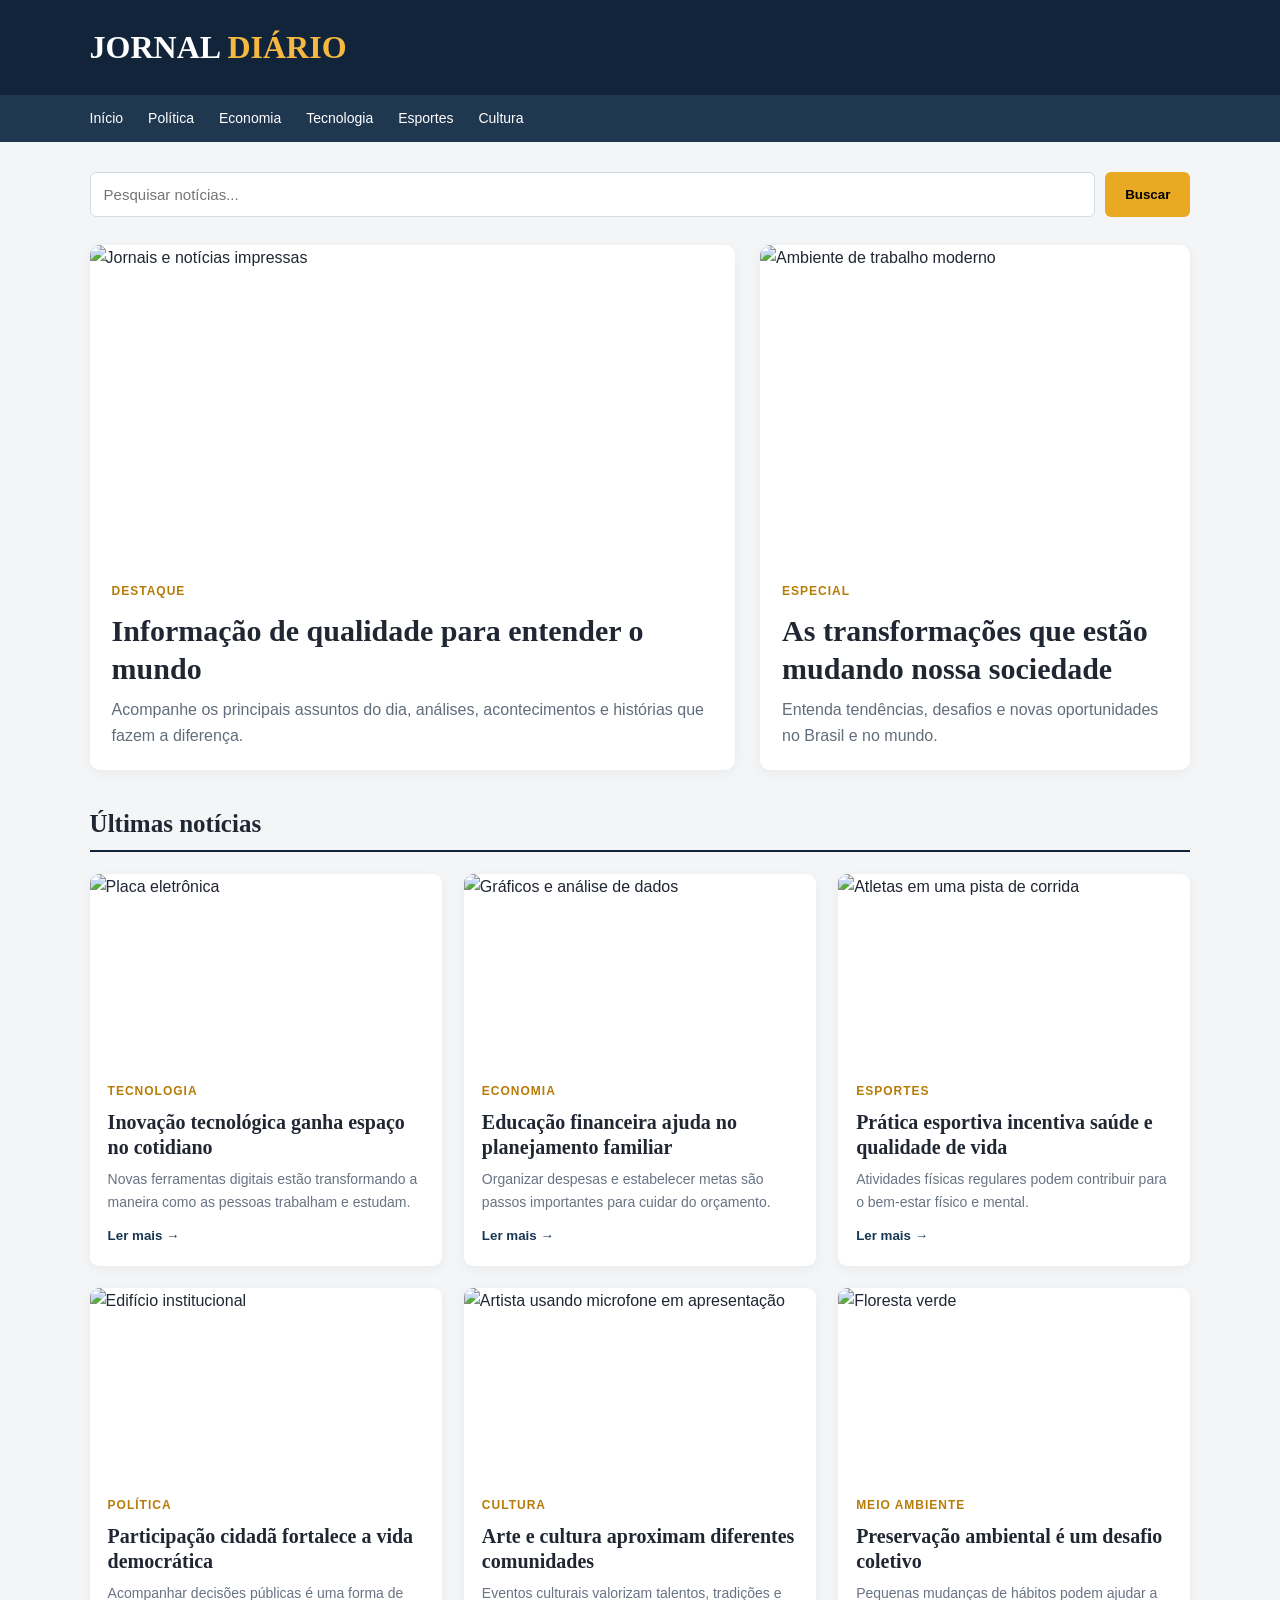
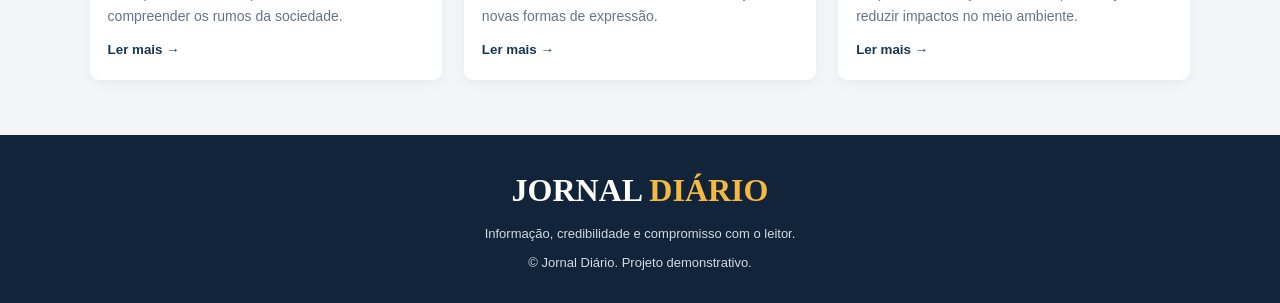
==== index.html @ ab53a363 "ajeitando" ====
<!DOCTYPE html>
<html lang="en">
<head>
    <meta charset="UTF-8">
    <meta name="viewport" content="width=device-width, initial-scale=1.0">
    <title>Document</title>
    <script src="JS/script.js"></script>
    <link rel="stylesheet" href="CSS/style.css">
</head>
<body>
    <header>
    <div class="topo">
      <div class="logo">JORNAL <span>DIÁRIO</span></div>
      <div class="data" id="data"></div>
    </div>
  </header>

  <nav>
    <a href="#" data-categoria="Todas">Início</a>
    <a href="#noticias" data-categoria="Política">Política</a>
    <a href="#noticias" data-categoria="Economia">Economia</a>
    <a href="#noticias" data-categoria="Tecnologia">Tecnologia</a>
    <a href="#noticias" data-categoria="Esportes">Esportes</a>
    <a href="#noticias" data-categoria="Cultura">Cultura</a>
  </nav>

  <main class="container">

    <form class="busca" id="formBusca">
      <input
        type="search"
        id="pesquisa"
        placeholder="Pesquisar notícias..."
        aria-label="Pesquisar notícias"
      >
      <button type="submit">Buscar</button>
    </form>

    <section class="manchete">
      <article class="destaque">
        <img
          src="https://images.unsplash.com/photo-1504711434969-e33886168f5c?auto=format&fit=crop&w=1000&q=80"
          alt="Jornais e notícias impressas"
        >
        <div class="conteudo">
          <span class="categoria">Destaque</span>
          <h1>Informação de qualidade para entender o mundo</h1>
          <p>
            Acompanhe os principais assuntos do dia, análises,
            acontecimentos e histórias que fazem a diferença.
          </p>
        </div>
      </article>

      <article class="destaque">
        <img
          src="https://images.unsplash.com/photo-1497366754035-f200968a6e72?auto=format&fit=crop&w=800&q=80"
          alt="Ambiente de trabalho moderno"
        >
        <div class="conteudo">
          <span class="categoria">Especial</span>
          <h1>As transformações que estão mudando nossa sociedade</h1>
          <p>
            Entenda tendências, desafios e novas oportunidades
            no Brasil e no mundo.
          </p>
        </div>
      </article>
    </section>

    <section id="noticias">
      <div class="secao-titulo">
        <h2>Últimas notícias</h2>
        <span id="contador"></span>
      </div>

      <div class="noticias" id="listaNoticias">

        <article class="card" data-categoria="Tecnologia">
          <img
            src="https://images.unsplash.com/photo-1518770660439-4636190af475?auto=format&fit=crop&w=700&q=80"
            alt="Placa eletrônica"
          >
          <div class="conteudo">
            <span class="categoria">Tecnologia</span>
            <h3>Inovação tecnológica ganha espaço no cotidiano</h3>
            <p>Novas ferramentas digitais estão transformando a maneira como as pessoas trabalham e estudam.</p>
            <button class="ler" type="button">Ler mais →</button>
          </div>
        </article>

        <article class="card" data-categoria="Economia">
          <img
            src="https://images.unsplash.com/photo-1460925895917-afdab827c52f?auto=format&fit=crop&w=700&q=80"
            alt="Gráficos e análise de dados"
          >
          <div class="conteudo">
            <span class="categoria">Economia</span>
            <h3>Educação financeira ajuda no planejamento familiar</h3>
            <p>Organizar despesas e estabelecer metas são passos importantes para cuidar do orçamento.</p>
            <button class="ler" type="button">Ler mais →</button>
          </div>
        </article>

        <article class="card" data-categoria="Esportes">
          <img
            src="https://images.unsplash.com/photo-1461896836934-ffe607ba8211?auto=format&fit=crop&w=700&q=80"
            alt="Atletas em uma pista de corrida"
          >
          <div class="conteudo">
            <span class="categoria">Esportes</span>
            <h3>Prática esportiva incentiva saúde e qualidade de vida</h3>
            <p>Atividades físicas regulares podem contribuir para o bem-estar físico e mental.</p>
            <button class="ler" type="button">Ler mais →</button>
          </div>
        </article>

        <article class="card" data-categoria="Política">
          <img
            src="https://images.unsplash.com/photo-1529107386315-e1a2ed48a620?auto=format&fit=crop&w=700&q=80"
            alt="Edifício institucional"
          >
          <div class="conteudo">
            <span class="categoria">Política</span>
            <h3>Participação cidadã fortalece a vida democrática</h3>
            <p>Acompanhar decisões públicas é uma forma de compreender os rumos da sociedade.</p>
            <button class="ler" type="button">Ler mais →</button>
          </div>
        </article>

        <article class="card" data-categoria="Cultura">
          <img
            src="https://images.unsplash.com/photo-1516280440614-37939bbacd81?auto=format&fit=crop&w=700&q=80"
            alt="Artista usando microfone em apresentação"
          >
          <div class="conteudo">
            <span class="categoria">Cultura</span>
            <h3>Arte e cultura aproximam diferentes comunidades</h3>
            <p>Eventos culturais valorizam talentos, tradições e novas formas de expressão.</p>
            <button class="ler" type="button">Ler mais →</button>
          </div>
        </article>

        <article class="card" data-categoria="Meio ambiente">
          <img
            src="https://images.unsplash.com/photo-1441974231531-c6227db76b6e?auto=format&fit=crop&w=700&q=80"
            alt="Floresta verde"
          >
          <div class="conteudo">
            <span class="categoria">Meio ambiente</span>
            <h3>Preservação ambiental é um desafio coletivo</h3>
            <p>Pequenas mudanças de hábitos podem ajudar a reduzir impactos no meio ambiente.</p>
            <button class="ler" type="button">Ler mais →</button>
          </div>
        </article>

      </div>

      <p class="vazio" id="vazio">Nenhuma notícia encontrada.</p>
    </section>

  </main>

  <footer>
    <div class="logo">JORNAL <span>DIÁRIO</span></div>
    <p>Informação, credibilidade e compromisso com o leitor.</p>
    <p>© <span id="ano"></span> Jornal Diário. Projeto demonstrativo.</p>
  </footer>

</body>
</html>
---- CSS/style.css ----
* {
      margin: 0;
      padding: 0;
      box-sizing: border-box;
    }

    body {
      font-family: Arial, sans-serif;
      background: #f4f5f7;
      color: #202733;
      line-height: 1.6;
    }

    header {
      background: #12243a;
      color: white;
      padding: 22px 7%;
    }

    .topo {
      display: flex;
      align-items: center;
      justify-content: space-between;
      gap: 20px;
      flex-wrap: wrap;
    }

    .logo {
      font-family: Georgia, serif;
      font-size: 32px;
      font-weight: bold;
    }

    .logo span {
      color: #f5b942;
    }

    .data {
      color: #d1d9e4;
      font-size: 13px;
    }

    nav {
      background: #203750;
      padding: 12px 7%;
      display: flex;
      gap: 25px;
      flex-wrap: wrap;
    }

    nav a {
      color: white;
      text-decoration: none;
      font-size: 14px;
      cursor: pointer;
    }

    nav a:hover {
      color: #f5b942;
    }

    .container {
      width: 86%;
      max-width: 1200px;
      margin: 30px auto;
    }

    .busca {
      display: flex;
      gap: 10px;
      margin-bottom: 28px;
    }

    .busca input {
      flex: 1;
      min-width: 0;
      padding: 13px;
      border: 1px solid #d5dae1;
      border-radius: 6px;
      font-size: 15px;
    }

    button {
      background: #e9a923;
      border: none;
      padding: 12px 20px;
      border-radius: 6px;
      cursor: pointer;
      font-weight: bold;
    }

    button:hover {
      background: #d99512;
    }

    .manchete {
      display: grid;
      grid-template-columns: 1.5fr 1fr;
      gap: 25px;
      margin-bottom: 38px;
    }

    .destaque {
      background: white;
      border-radius: 10px;
      overflow: hidden;
      box-shadow: 0 3px 12px #0000000d;
    }

    .destaque img {
      width: 100%;
      height: 310px;
      object-fit: cover;
      display: block;
    }

    .conteudo {
      padding: 22px;
    }

    .categoria {
      color: #b77c08;
      text-transform: uppercase;
      font-size: 12px;
      font-weight: bold;
      letter-spacing: 1px;
    }

    h1, h2, h3 {
      font-family: Georgia, serif;
      line-height: 1.25;
    }

    .destaque h1 {
      font-size: 30px;
      margin: 10px 0;
    }

    .destaque p {
      color: #626d7b;
    }

    .secao-titulo {
      display: flex;
      justify-content: space-between;
      align-items: center;
      border-bottom: 2px solid #12243a;
      padding-bottom: 10px;
      margin-bottom: 22px;
    }

    .secao-titulo h2 {
      font-size: 25px;
    }

    .noticias {
      display: grid;
      grid-template-columns: repeat(3, 1fr);
      gap: 22px;
    }

    .card {
      background: white;
      border-radius: 9px;
      overflow: hidden;
      box-shadow: 0 3px 12px #0000000d;
      transition: transform .2s;
    }

    .card:hover {
      transform: translateY(-4px);
    }

    .card img {
      width: 100%;
      height: 185px;
      object-fit: cover;
      display: block;
    }

    .card .conteudo {
      padding: 18px;
    }

    .card h3 {
      font-size: 20px;
      margin: 8px 0;
    }

    .card p {
      font-size: 14px;
      color: #687384;
    }

    .ler {
      display: inline-block;
      margin-top: 15px;
      color: #183653;
      font-weight: bold;
      cursor: pointer;
      border: none;
      background: none;
      padding: 0;
    }

    .vazio {
      display: none;
      padding: 30px 0;
      text-align: center;
      color: #687384;
    }

    footer {
      margin-top: 55px;
      background: #12243a;
      color: white;
      text-align: center;
      padding: 30px 15px;
    }

    footer p {
      font-size: 13px;
      color: #d1d9e4;
      margin-top: 8px;
    }

    @media (max-width: 800px) {
      .manchete {
        grid-template-columns: 1fr;
      }

      .noticias {
        grid-template-columns: repeat(2, 1fr);
      }

      .container {
        width: 92%;
      }
    }

    @media (max-width: 520px) {
      .noticias {
        grid-template-columns: 1fr;
      }

      .logo {
        font-size: 27px;
      }

      .destaque h1 {
        font-size: 25px;
      }

      nav {
        gap: 15px;
      }

      .destaque img {
        height: 220px;
      }
    }
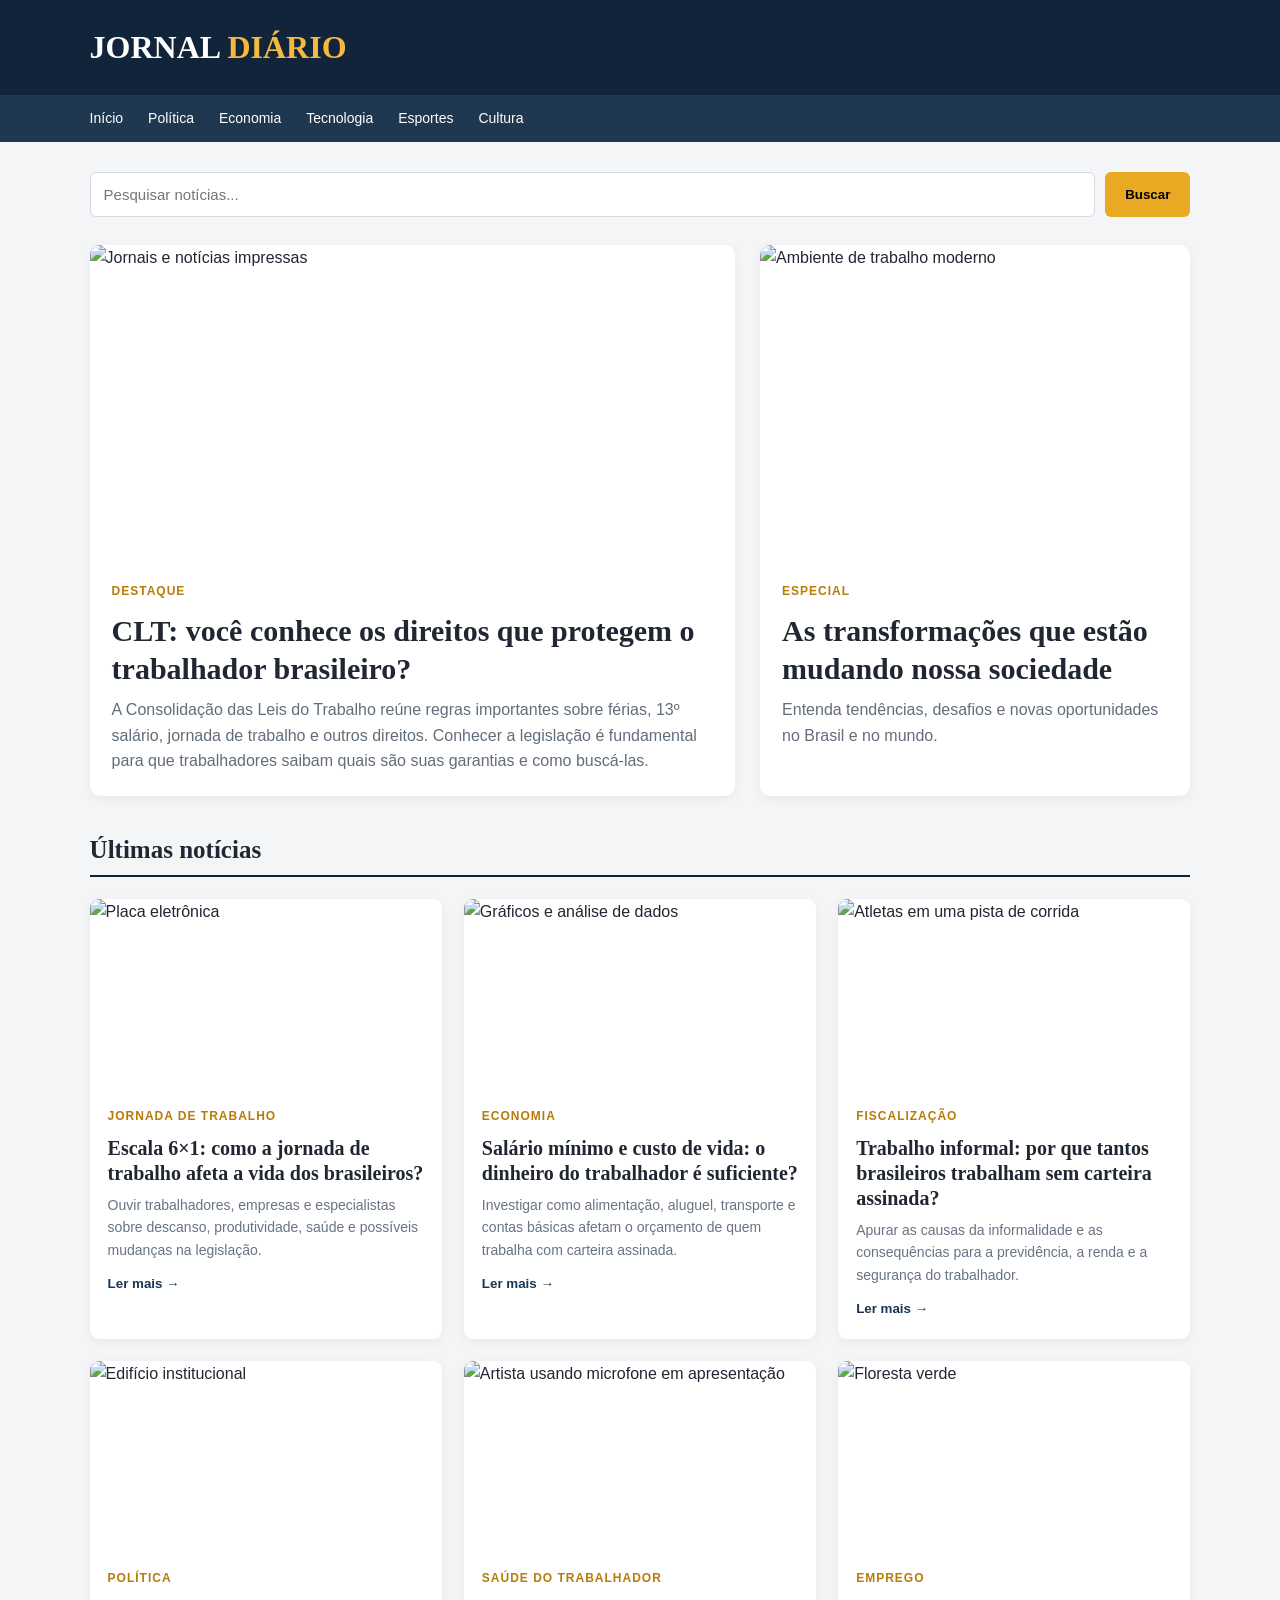
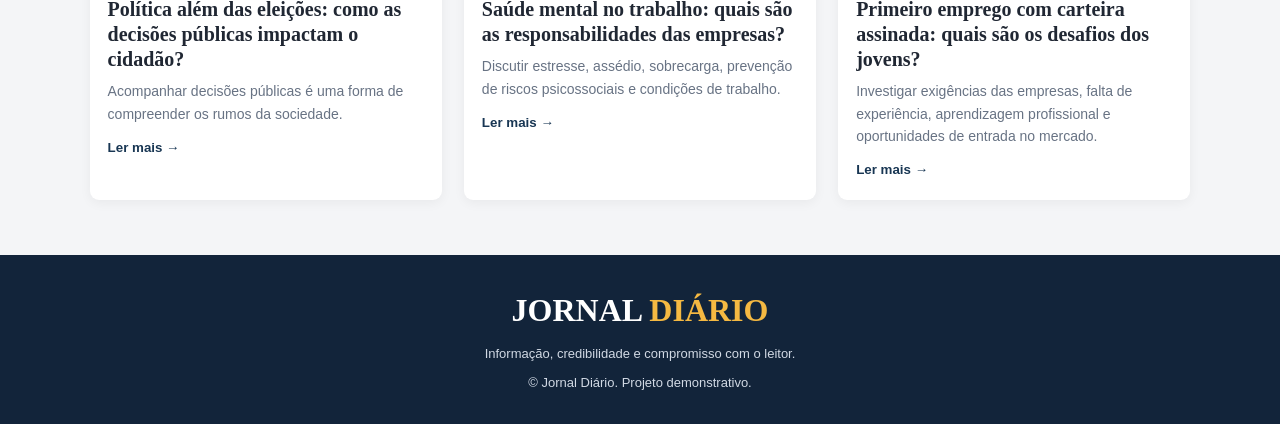
==== commit 44ee6f59: "REMOVENDO" ====
--- a/index.html
+++ b/index.html
@@ -1,5 +1,6 @@
 <!DOCTYPE html>
 <html lang="en">
+
 <head>
     <meta charset="UTF-8">
     <meta name="viewport" content="width=device-width, initial-scale=1.0">
@@ -7,165 +8,146 @@
     <script src="JS/script.js"></script>
     <link rel="stylesheet" href="CSS/style.css">
 </head>
+
 <body>
     <header>
-    <div class="topo">
-      <div class="logo">JORNAL <span>DIÁRIO</span></div>
-      <div class="data" id="data"></div>
-    </div>
-  </header>
+        <div class="topo">
+            <div class="logo">JORNAL <span>DIÁRIO</span></div>
+            <div class="data" id="data"></div>
+        </div>
+    </header>
 
-  <nav>
-    <a href="#" data-categoria="Todas">Início</a>
-    <a href="#noticias" data-categoria="Política">Política</a>
-    <a href="#noticias" data-categoria="Economia">Economia</a>
-    <a href="#noticias" data-categoria="Tecnologia">Tecnologia</a>
-    <a href="#noticias" data-categoria="Esportes">Esportes</a>
-    <a href="#noticias" data-categoria="Cultura">Cultura</a>
-  </nav>
+    <nav>
+        <a href="#" data-categoria="Todas">Início</a>
+        <a href="#noticias" data-categoria="Política">Política</a>
+        <a href="#noticias" data-categoria="Economia">Economia</a>
+        <a href="#noticias" data-categoria="Tecnologia">Tecnologia</a>
+        <a href="#noticias" data-categoria="Esportes">Esportes</a>
+        <a href="#noticias" data-categoria="Cultura">Cultura</a>
+    </nav>
 
-  <main class="container">
+    <main class="container">
 
-    <form class="busca" id="formBusca">
-      <input
-        type="search"
-        id="pesquisa"
-        placeholder="Pesquisar notícias..."
-        aria-label="Pesquisar notícias"
-      >
-      <button type="submit">Buscar</button>
-    </form>
+        <form class="busca" id="formBusca">
+            <input type="search" id="pesquisa" placeholder="Pesquisar notícias..." aria-label="Pesquisar notícias">
+            <button type="submit">Buscar</button>
+        </form>
 
-    <section class="manchete">
-      <article class="destaque">
-        <img
-          src="https://images.unsplash.com/photo-1504711434969-e33886168f5c?auto=format&fit=crop&w=1000&q=80"
-          alt="Jornais e notícias impressas"
-        >
-        <div class="conteudo">
-          <span class="categoria">Destaque</span>
-          <h1>Informação de qualidade para entender o mundo</h1>
-          <p>
-            Acompanhe os principais assuntos do dia, análises,
-            acontecimentos e histórias que fazem a diferença.
-          </p>
-        </div>
-      </article>
+        <section class="manchete">
+            <article class="destaque">
+                <img src="https://images.unsplash.com/photo-1504711434969-e33886168f5c?auto=format&fit=crop&w=1000&q=80"
+                    alt="Jornais e notícias impressas">
+                <div class="conteudo">
+                    <span class="categoria">Destaque</span>
+                    <h1>CLT: você conhece os direitos que protegem o trabalhador brasileiro?</h1>
+                    <p>
+                        A Consolidação das Leis do Trabalho reúne regras importantes sobre férias, 13º salário, jornada de trabalho e outros direitos. Conhecer a legislação é fundamental para que trabalhadores saibam quais são suas garantias e como buscá-las.
+                    </p>
+                </div>
+            </article>
 
-      <article class="destaque">
-        <img
-          src="https://images.unsplash.com/photo-1497366754035-f200968a6e72?auto=format&fit=crop&w=800&q=80"
-          alt="Ambiente de trabalho moderno"
-        >
-        <div class="conteudo">
-          <span class="categoria">Especial</span>
-          <h1>As transformações que estão mudando nossa sociedade</h1>
-          <p>
-            Entenda tendências, desafios e novas oportunidades
-            no Brasil e no mundo.
-          </p>
-        </div>
-      </article>
-    </section>
+            <article class="destaque">
+                <img src="https://images.unsplash.com/photo-1497366754035-f200968a6e72?auto=format&fit=crop&w=800&q=80"
+                    alt="Ambiente de trabalho moderno">
+                <div class="conteudo">
+                    <span class="categoria">Especial</span>
+                    <h1>As transformações que estão mudando nossa sociedade</h1>
+                    <p>
+                        Entenda tendências, desafios e novas oportunidades
+                        no Brasil e no mundo.
+                    </p>
+                </div>
+            </article>
+        </section>
 
-    <section id="noticias">
-      <div class="secao-titulo">
-        <h2>Últimas notícias</h2>
-        <span id="contador"></span>
-      </div>
+        <section id="noticias">
+            <div class="secao-titulo">
+                <h2>Últimas notícias</h2>
+                <span id="contador"></span>
+            </div>
 
-      <div class="noticias" id="listaNoticias">
+            <div class="noticias" id="listaNoticias">
 
-        <article class="card" data-categoria="Tecnologia">
-          <img
-            src="https://images.unsplash.com/photo-1518770660439-4636190af475?auto=format&fit=crop&w=700&q=80"
-            alt="Placa eletrônica"
-          >
-          <div class="conteudo">
-            <span class="categoria">Tecnologia</span>
-            <h3>Inovação tecnológica ganha espaço no cotidiano</h3>
-            <p>Novas ferramentas digitais estão transformando a maneira como as pessoas trabalham e estudam.</p>
-            <button class="ler" type="button">Ler mais →</button>
-          </div>
-        </article>
+                <article class="card" data-categoria="Tecnologia">
+                    <img src="https://images.unsplash.com/photo-1518770660439-4636190af475?auto=format&fit=crop&w=700&q=80"
+                        alt="Placa eletrônica">
+                    <div class="conteudo">
+                        <span class="categoria">Jornada de trabalho</span>
+                        <h3>Escala 6×1: como a jornada de trabalho afeta a vida dos brasileiros?</h3>
+                        <p>Ouvir trabalhadores, empresas e especialistas sobre descanso, produtividade, saúde e possíveis mudanças na legislação.
+                        </p>
+                        <button class="ler" type="button">Ler mais →</button>
+                    </div>
+                </article>
 
-        <article class="card" data-categoria="Economia">
-          <img
-            src="https://images.unsplash.com/photo-1460925895917-afdab827c52f?auto=format&fit=crop&w=700&q=80"
-            alt="Gráficos e análise de dados"
-          >
-          <div class="conteudo">
-            <span class="categoria">Economia</span>
-            <h3>Educação financeira ajuda no planejamento familiar</h3>
-            <p>Organizar despesas e estabelecer metas são passos importantes para cuidar do orçamento.</p>
-            <button class="ler" type="button">Ler mais →</button>
-          </div>
-        </article>
+                <article class="card" data-categoria="Economia">
+                    <img src="https://images.unsplash.com/photo-1460925895917-afdab827c52f?auto=format&fit=crop&w=700&q=80"
+                        alt="Gráficos e análise de dados">
+                    <div class="conteudo">
+                        <span class="categoria">Economia</span>
+                        <h3>Salário mínimo e custo de vida: o dinheiro do trabalhador é suficiente?</h3>
+                        <p>Investigar como alimentação, aluguel, transporte e contas básicas afetam o orçamento de quem trabalha com carteira assinada.</p>
+                        <button class="ler" type="button">Ler mais →</button>
+                    </div>
+                </article>
 
-        <article class="card" data-categoria="Esportes">
-          <img
-            src="https://images.unsplash.com/photo-1461896836934-ffe607ba8211?auto=format&fit=crop&w=700&q=80"
-            alt="Atletas em uma pista de corrida"
-          >
-          <div class="conteudo">
-            <span class="categoria">Esportes</span>
-            <h3>Prática esportiva incentiva saúde e qualidade de vida</h3>
-            <p>Atividades físicas regulares podem contribuir para o bem-estar físico e mental.</p>
-            <button class="ler" type="button">Ler mais →</button>
-          </div>
-        </article>
+                <article class="card" data-categoria="Esportes">
+                    <img src="https://images.unsplash.com/photo-1461896836934-ffe607ba8211?auto=format&fit=crop&w=700&q=80"
+                        alt="Atletas em uma pista de corrida">
+                    <div class="conteudo">
+                        <span class="categoria">Fiscalização</span>
+                        <h3>Trabalho informal: por que tantos brasileiros trabalham sem carteira assinada?</h3>
+                        <p>Apurar as causas da informalidade e as consequências para a previdência, a renda e a segurança do trabalhador.</p>
+                        <button class="ler" type="button">Ler mais →</button>
+                    </div>
+                </article>
 
-        <article class="card" data-categoria="Política">
-          <img
-            src="https://images.unsplash.com/photo-1529107386315-e1a2ed48a620?auto=format&fit=crop&w=700&q=80"
-            alt="Edifício institucional"
-          >
-          <div class="conteudo">
-            <span class="categoria">Política</span>
-            <h3>Participação cidadã fortalece a vida democrática</h3>
-            <p>Acompanhar decisões públicas é uma forma de compreender os rumos da sociedade.</p>
-            <button class="ler" type="button">Ler mais →</button>
-          </div>
-        </article>
+                <article class="card" data-categoria="Política">
+                    <img src="https://images.unsplash.com/photo-1529107386315-e1a2ed48a620?auto=format&fit=crop&w=700&q=80"
+                        alt="Edifício institucional">
+                    <div class="conteudo">
+                        <span class="categoria">Política</span>
+                        <h3>Política além das eleições: como as decisões públicas impactam o cidadão?</h3>
+                        <p>Acompanhar decisões públicas é uma forma de compreender os rumos da sociedade.</p>
+                        <button class="ler" type="button">Ler mais →</button>
+                    </div>
+                </article>
 
-        <article class="card" data-categoria="Cultura">
-          <img
-            src="https://images.unsplash.com/photo-1516280440614-37939bbacd81?auto=format&fit=crop&w=700&q=80"
-            alt="Artista usando microfone em apresentação"
-          >
-          <div class="conteudo">
-            <span class="categoria">Cultura</span>
-            <h3>Arte e cultura aproximam diferentes comunidades</h3>
-            <p>Eventos culturais valorizam talentos, tradições e novas formas de expressão.</p>
-            <button class="ler" type="button">Ler mais →</button>
-          </div>
-        </article>
+                <article class="card" data-categoria="Cultura">
+                    <img src="https://images.unsplash.com/photo-1516280440614-37939bbacd81?auto=format&fit=crop&w=700&q=80"
+                        alt="Artista usando microfone em apresentação">
+                    <div class="conteudo">
+                        <span class="categoria">Saúde do trabalhador</span>
+                        <h3>Saúde mental no trabalho: quais são as responsabilidades das empresas?</h3>
+                        <p>Discutir estresse, assédio, sobrecarga, prevenção de riscos psicossociais e condições de trabalho.</p>
+                        <button class="ler" type="button">Ler mais →</button>
+                    </div>
+                </article>
 
-        <article class="card" data-categoria="Meio ambiente">
-          <img
-            src="https://images.unsplash.com/photo-1441974231531-c6227db76b6e?auto=format&fit=crop&w=700&q=80"
-            alt="Floresta verde"
-          >
-          <div class="conteudo">
-            <span class="categoria">Meio ambiente</span>
-            <h3>Preservação ambiental é um desafio coletivo</h3>
-            <p>Pequenas mudanças de hábitos podem ajudar a reduzir impactos no meio ambiente.</p>
-            <button class="ler" type="button">Ler mais →</button>
-          </div>
-        </article>
+                <article class="card" data-categoria="Meio ambiente">
+                    <img src="https://images.unsplash.com/photo-1441974231531-c6227db76b6e?auto=format&fit=crop&w=700&q=80"
+                        alt="Floresta verde">
+                    <div class="conteudo">
+                        <span class="categoria">Emprego</span>
+                        <h3>Primeiro emprego com carteira assinada: quais são os desafios dos jovens?</h3>
+                        <p>Investigar exigências das empresas, falta de experiência, aprendizagem profissional e oportunidades de entrada no mercado.</p>
+                        <button class="ler" type="button">Ler mais →</button>
+                    </div>
+                </article>
 
-      </div>
+            </div>
 
-      <p class="vazio" id="vazio">Nenhuma notícia encontrada.</p>
-    </section>
+            <p class="vazio" id="vazio">Nenhuma notícia encontrada.</p>
+        </section>
 
-  </main>
+    </main>
 
-  <footer>
-    <div class="logo">JORNAL <span>DIÁRIO</span></div>
-    <p>Informação, credibilidade e compromisso com o leitor.</p>
-    <p>© <span id="ano"></span> Jornal Diário. Projeto demonstrativo.</p>
-  </footer>
+    <footer>
+        <div class="logo">JORNAL <span>DIÁRIO</span></div>
+        <p>Informação, credibilidade e compromisso com o leitor.</p>
+        <p>© <span id="ano"></span> Jornal Diário. Projeto demonstrativo.</p>
+    </footer>
 
 </body>
+
 </html>
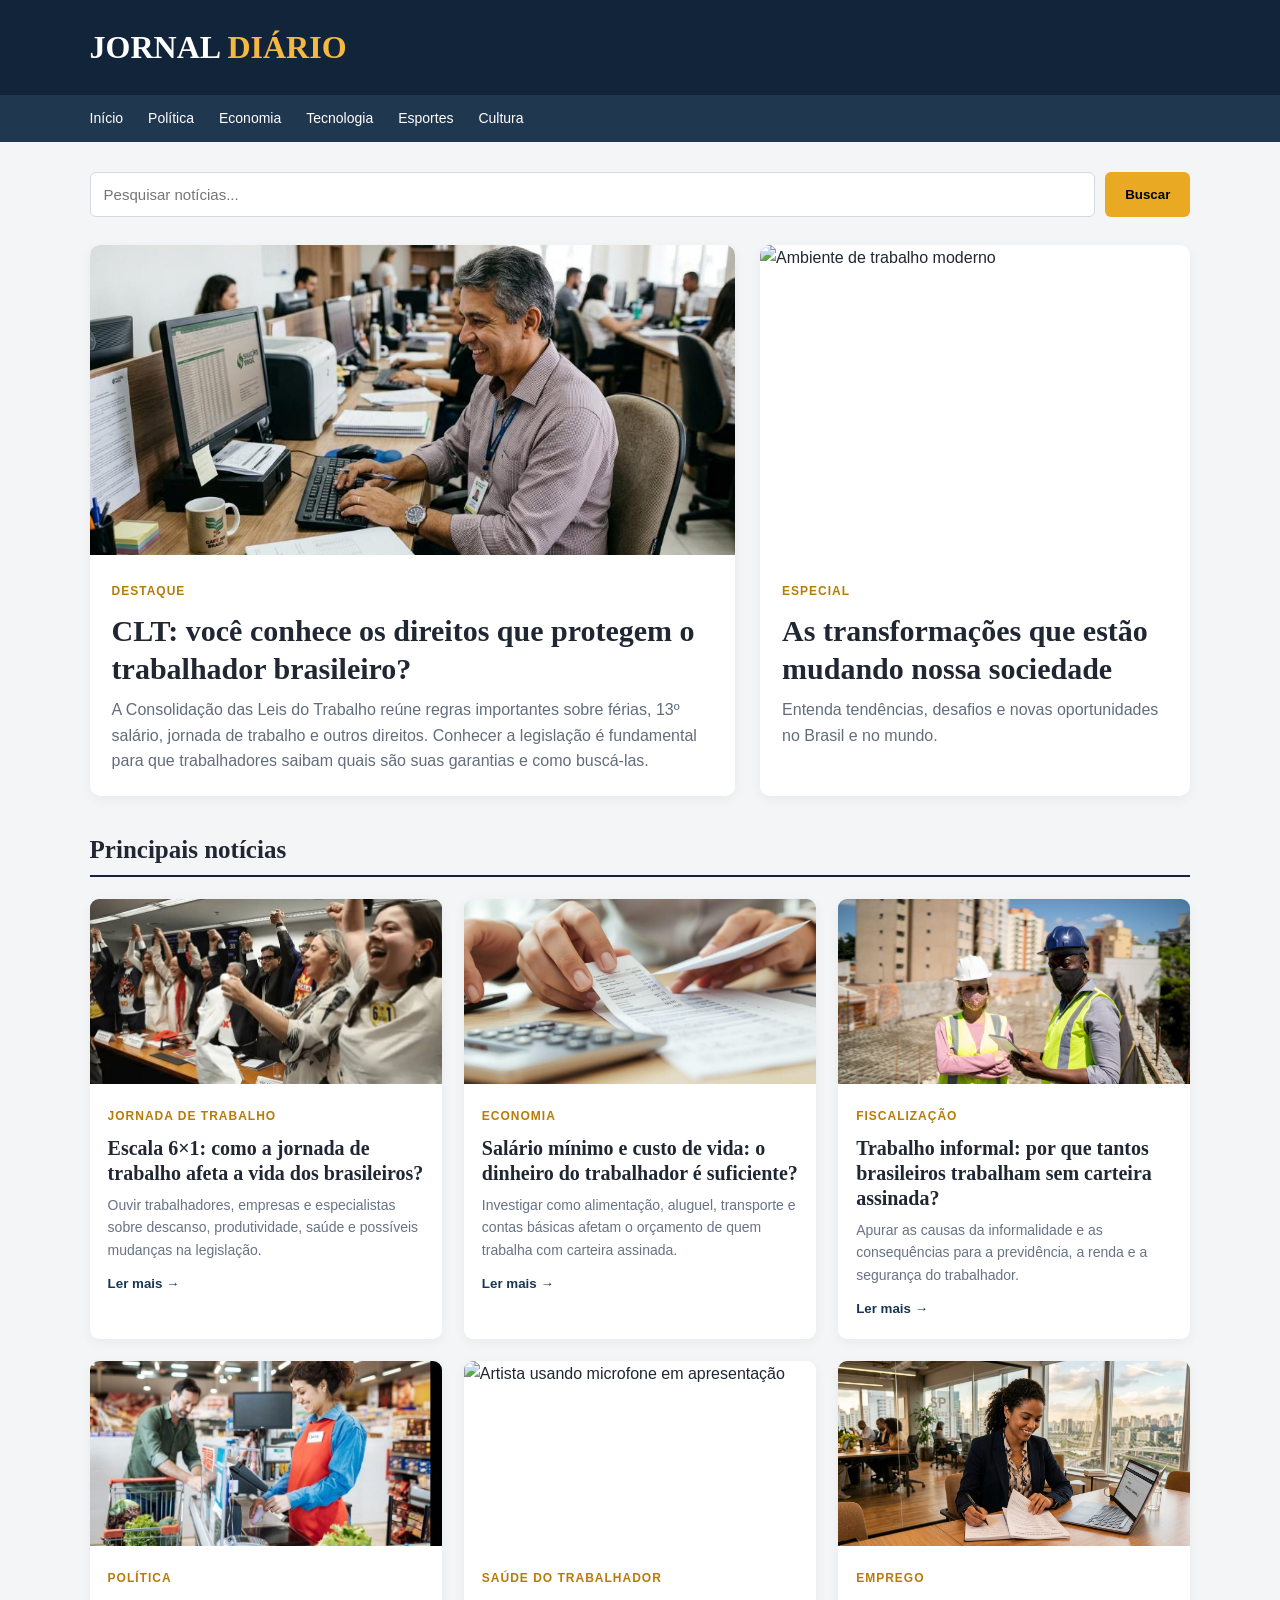
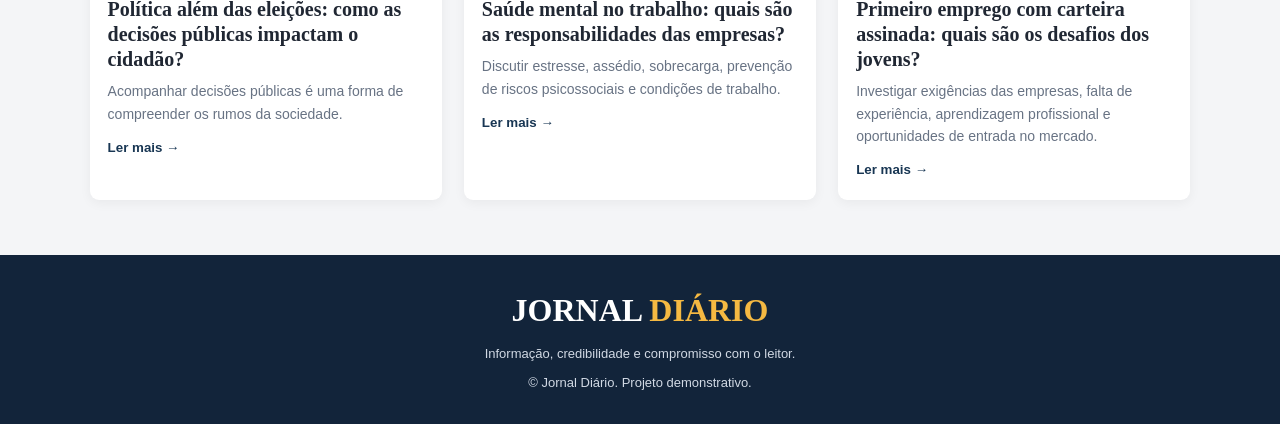
==== commit b703b461: "adicionando imagens" ====
--- a/index.html
+++ b/index.html
@@ -35,7 +35,7 @@
 
         <section class="manchete">
             <article class="destaque">
-                <img src="https://images.unsplash.com/photo-1504711434969-e33886168f5c?auto=format&fit=crop&w=1000&q=80"
+                <img src="IMG/img1.jpg"
                     alt="Jornais e notícias impressas">
                 <div class="conteudo">
                     <span class="categoria">Destaque</span>
@@ -62,14 +62,14 @@
 
         <section id="noticias">
             <div class="secao-titulo">
-                <h2>Últimas notícias</h2>
+                <h2>Principais notícias</h2>
                 <span id="contador"></span>
             </div>
 
             <div class="noticias" id="listaNoticias">
 
                 <article class="card" data-categoria="Tecnologia">
-                    <img src="https://images.unsplash.com/photo-1518770660439-4636190af475?auto=format&fit=crop&w=700&q=80"
+                    <img src="IMG/clt.jpg"
                         alt="Placa eletrônica">
                     <div class="conteudo">
                         <span class="categoria">Jornada de trabalho</span>
@@ -81,7 +81,7 @@
                 </article>
 
                 <article class="card" data-categoria="Economia">
-                    <img src="https://images.unsplash.com/photo-1460925895917-afdab827c52f?auto=format&fit=crop&w=700&q=80"
+                    <img src="IMG/img2.jpg"
                         alt="Gráficos e análise de dados">
                     <div class="conteudo">
                         <span class="categoria">Economia</span>
@@ -92,7 +92,7 @@
                 </article>
 
                 <article class="card" data-categoria="Esportes">
-                    <img src="https://images.unsplash.com/photo-1461896836934-ffe607ba8211?auto=format&fit=crop&w=700&q=80"
+                    <img src="IMG/img5.jpg"
                         alt="Atletas em uma pista de corrida">
                     <div class="conteudo">
                         <span class="categoria">Fiscalização</span>
@@ -103,7 +103,7 @@
                 </article>
 
                 <article class="card" data-categoria="Política">
-                    <img src="https://images.unsplash.com/photo-1529107386315-e1a2ed48a620?auto=format&fit=crop&w=700&q=80"
+                    <img src="IMG/img4.jpg"
                         alt="Edifício institucional">
                     <div class="conteudo">
                         <span class="categoria">Política</span>
@@ -125,7 +125,7 @@
                 </article>
 
                 <article class="card" data-categoria="Meio ambiente">
-                    <img src="https://images.unsplash.com/photo-1441974231531-c6227db76b6e?auto=format&fit=crop&w=700&q=80"
+                    <img src="IMG/img3.jpg"
                         alt="Floresta verde">
                     <div class="conteudo">
                         <span class="categoria">Emprego</span>
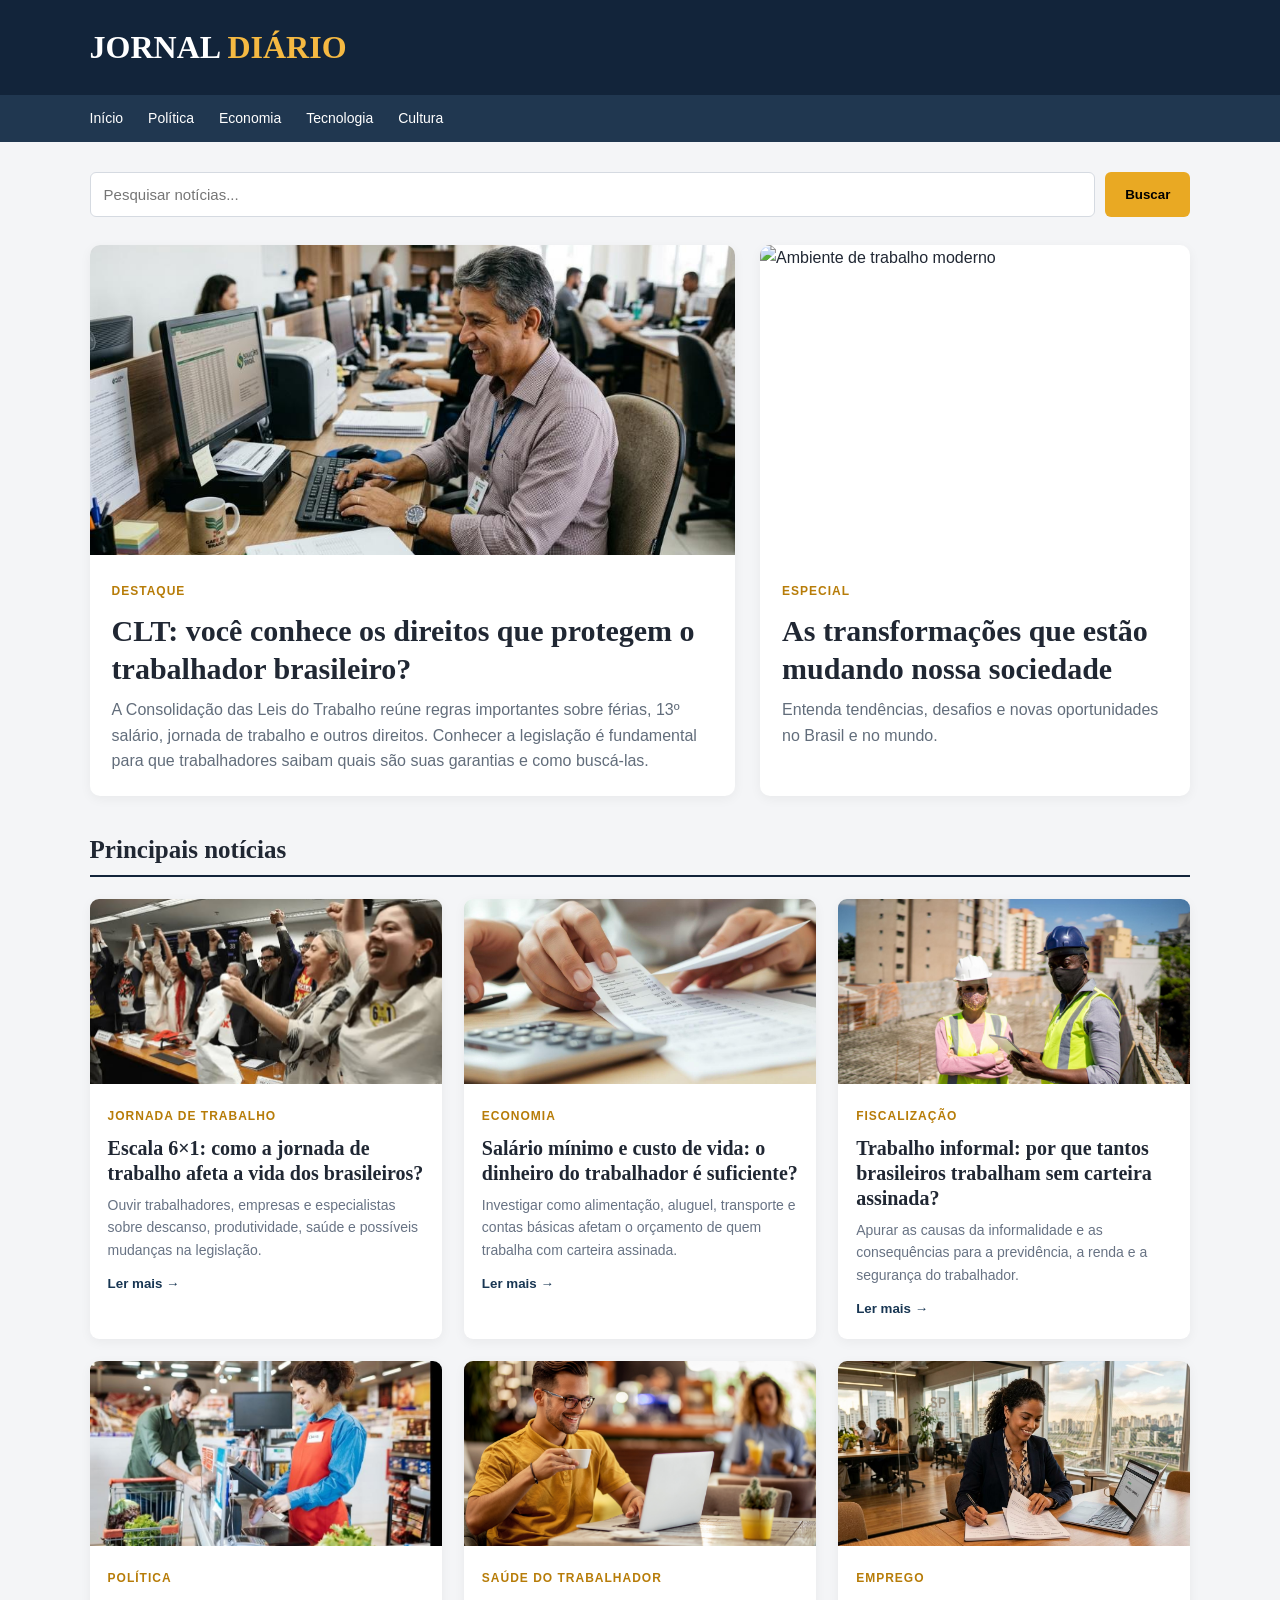
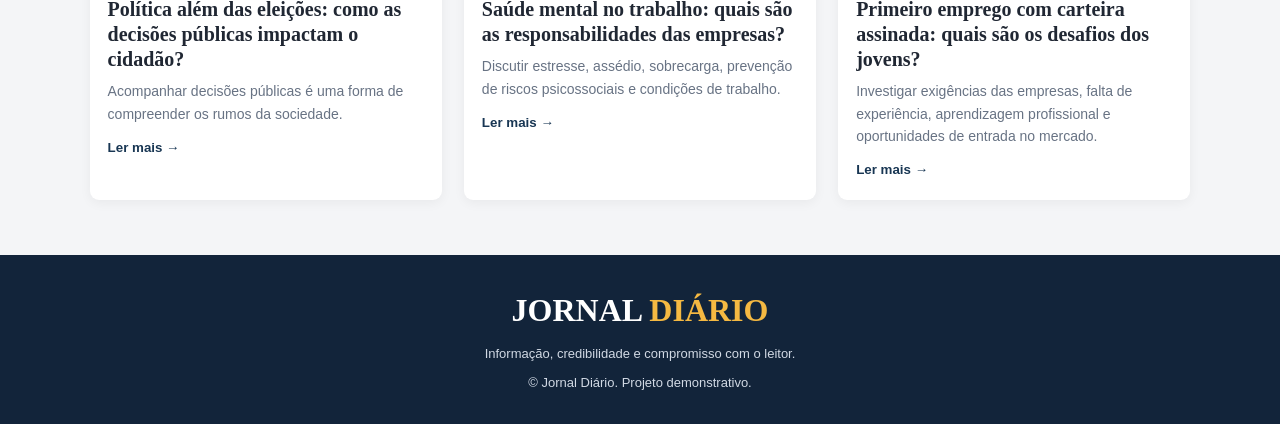
==== commit e88fdd78: "terminei" ====
--- a/index.html
+++ b/index.html
@@ -22,7 +22,6 @@
         <a href="#noticias" data-categoria="Política">Política</a>
         <a href="#noticias" data-categoria="Economia">Economia</a>
         <a href="#noticias" data-categoria="Tecnologia">Tecnologia</a>
-        <a href="#noticias" data-categoria="Esportes">Esportes</a>
         <a href="#noticias" data-categoria="Cultura">Cultura</a>
     </nav>
 
@@ -114,7 +113,7 @@
                 </article>
 
                 <article class="card" data-categoria="Cultura">
-                    <img src="https://images.unsplash.com/photo-1516280440614-37939bbacd81?auto=format&fit=crop&w=700&q=80"
+                    <img src="IMG/trabalhador.png"
                         alt="Artista usando microfone em apresentação">
                     <div class="conteudo">
                         <span class="categoria">Saúde do trabalhador</span>
--- a/CSS/style.css
+++ b/CSS/style.css
@@ -91,6 +91,8 @@
 
     button:hover {
       background: #d99512;
+      width: 60px;
+      font-size: medium;
     }
 
     .manchete {
@@ -169,7 +171,8 @@
 
     .card:hover {
       transform: translateY(-4px);
-    }
+      
+}
 
     .card img {
       width: 100%;
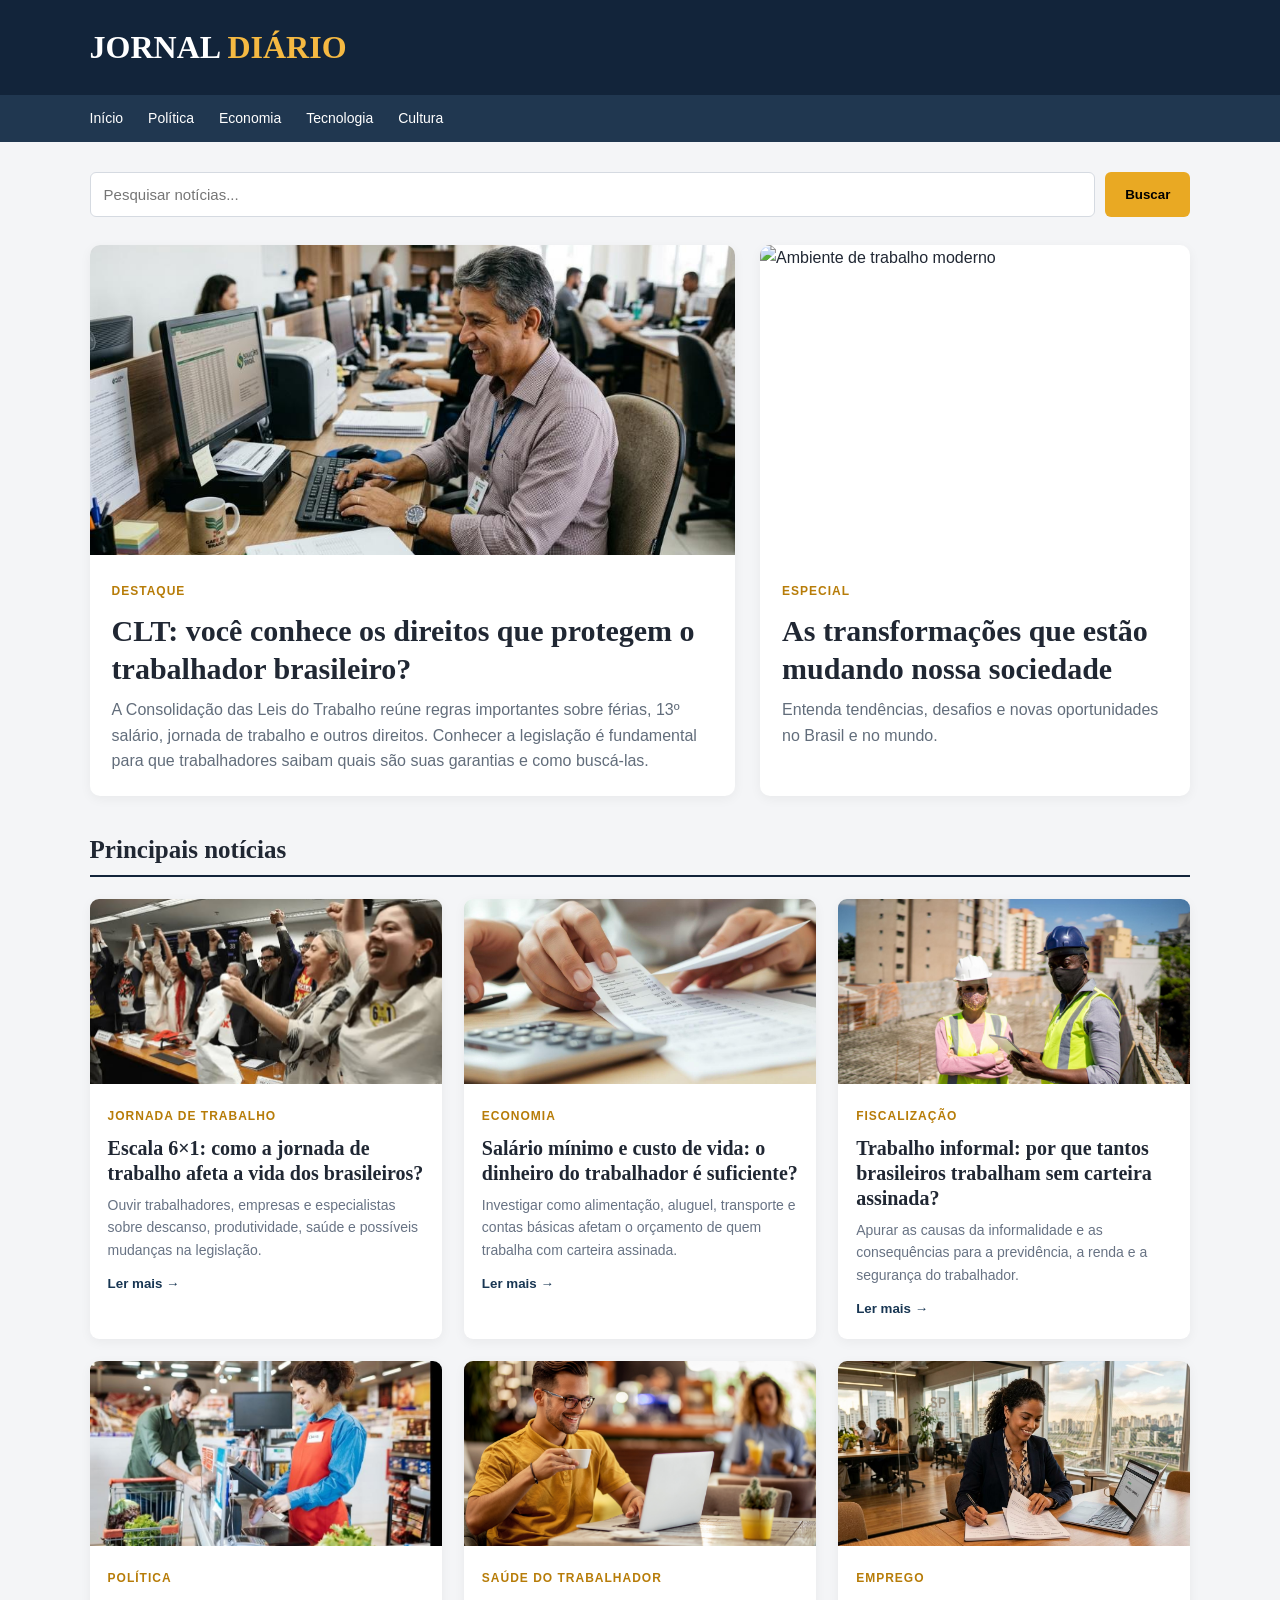
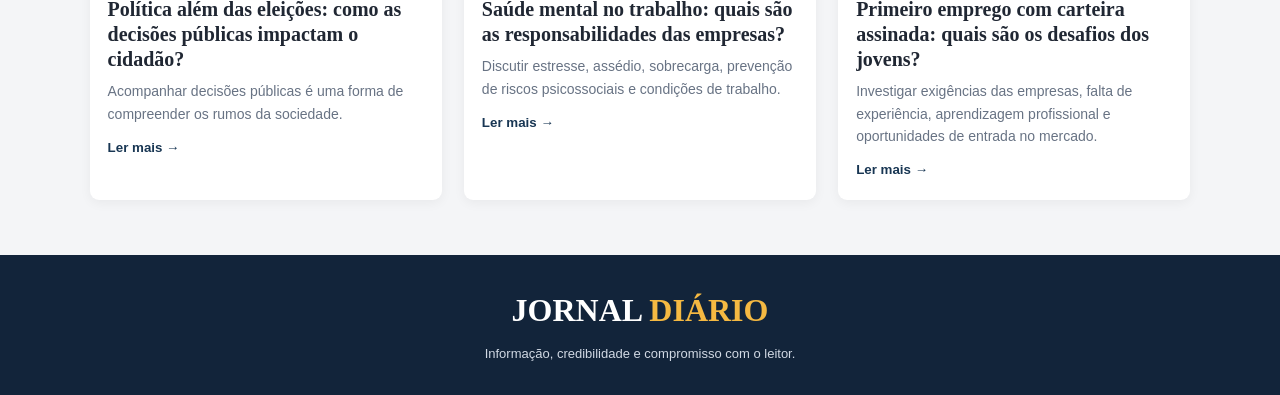
==== commit 753e48f2: "removendo" ====
--- a/index.html
+++ b/index.html
@@ -144,7 +144,6 @@
     <footer>
         <div class="logo">JORNAL <span>DIÁRIO</span></div>
         <p>Informação, credibilidade e compromisso com o leitor.</p>
-        <p>© <span id="ano"></span> Jornal Diário. Projeto demonstrativo.</p>
     </footer>
 
 </body>
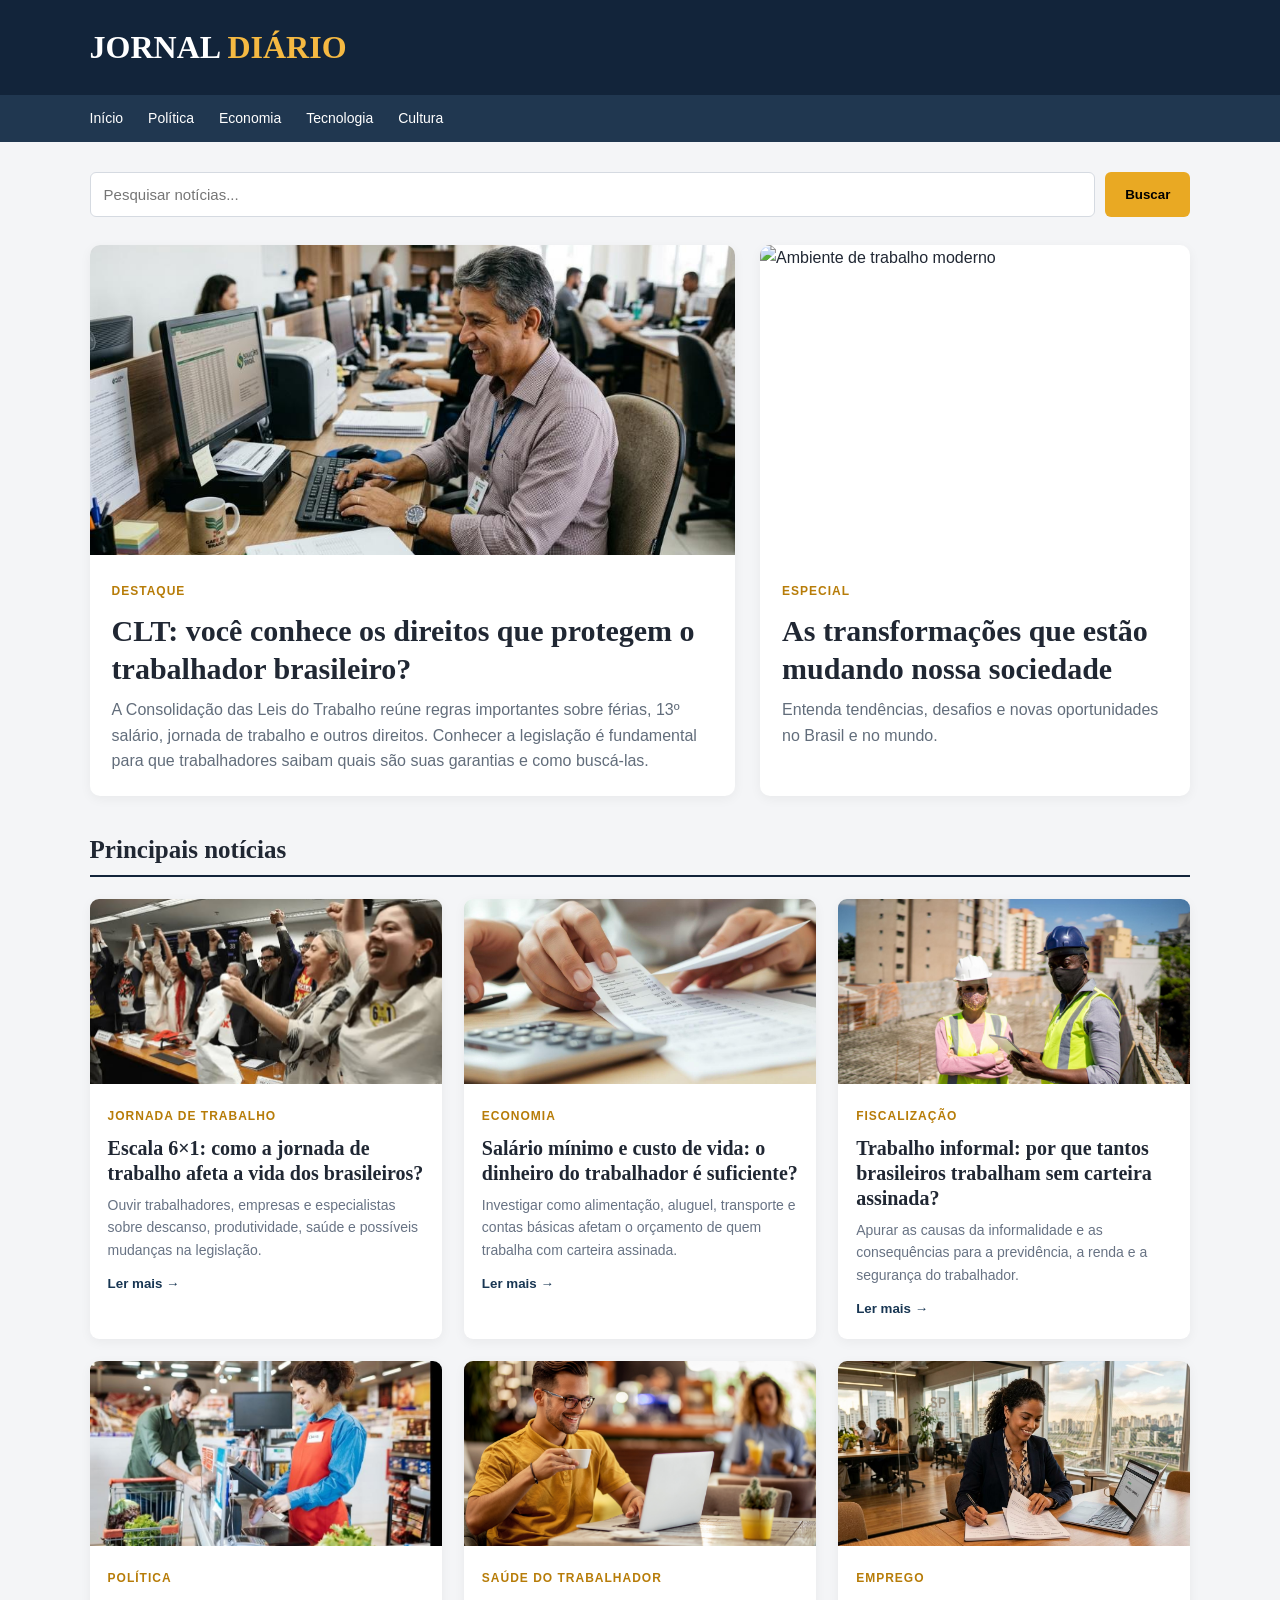
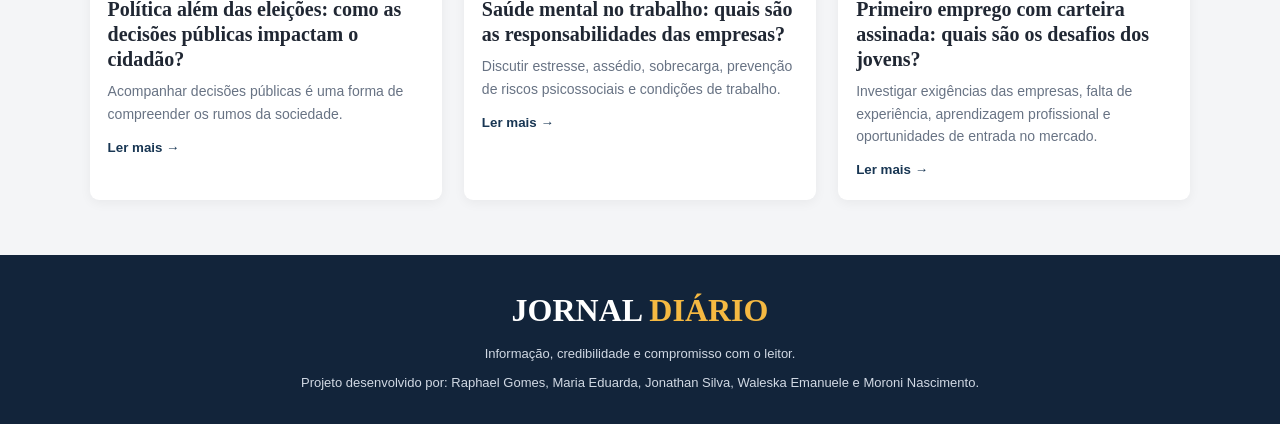
==== commit 79cab3d5: "alterando os nomes" ====
--- a/index.html
+++ b/index.html
@@ -4,7 +4,7 @@
 <head>
     <meta charset="UTF-8">
     <meta name="viewport" content="width=device-width, initial-scale=1.0">
-    <title>Document</title>
+    <title>Jornal Diário</title>
     <script src="JS/script.js"></script>
     <link rel="stylesheet" href="CSS/style.css">
 </head>
@@ -144,6 +144,7 @@
     <footer>
         <div class="logo">JORNAL <span>DIÁRIO</span></div>
         <p>Informação, credibilidade e compromisso com o leitor.</p>
+        <p>Projeto desenvolvido por: Raphael Gomes, Maria Eduarda, Jonathan Silva, Waleska Emanuele e Moroni Nascimento.</p>
     </footer>
 
 </body>
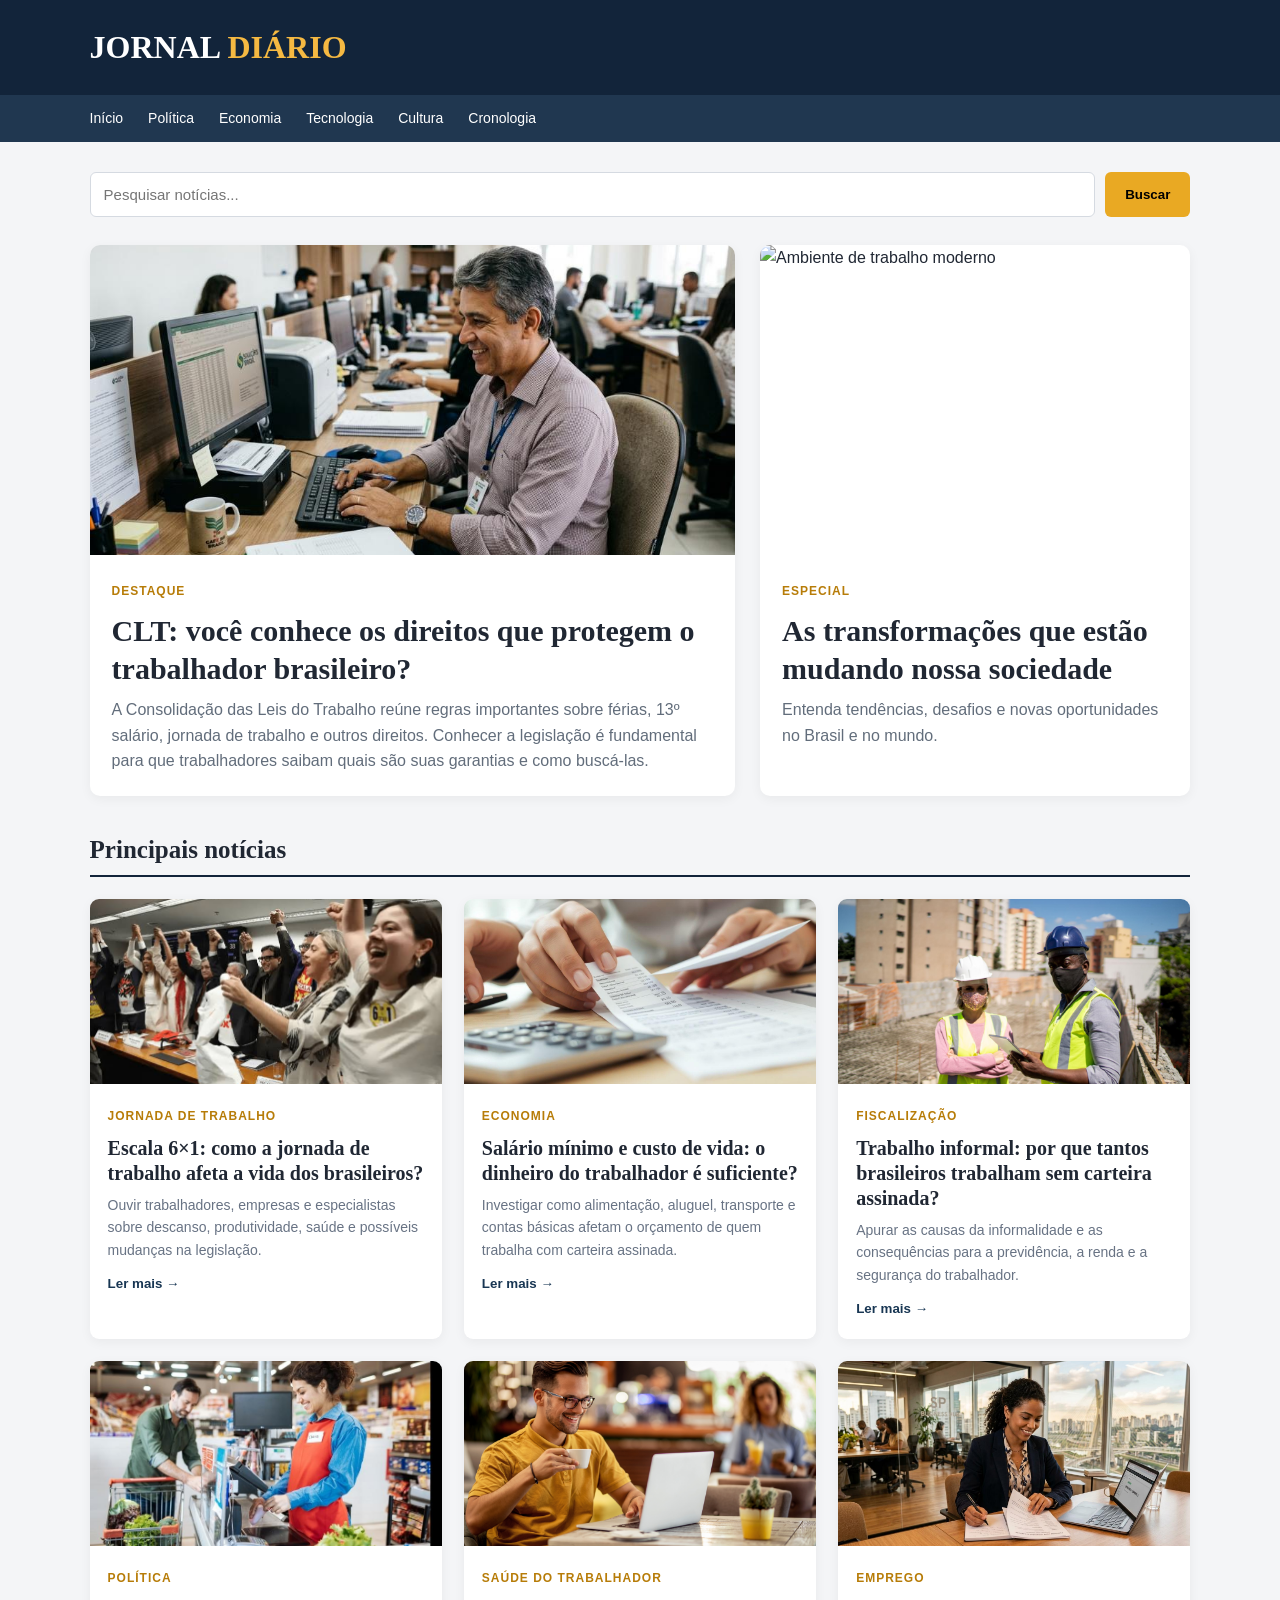
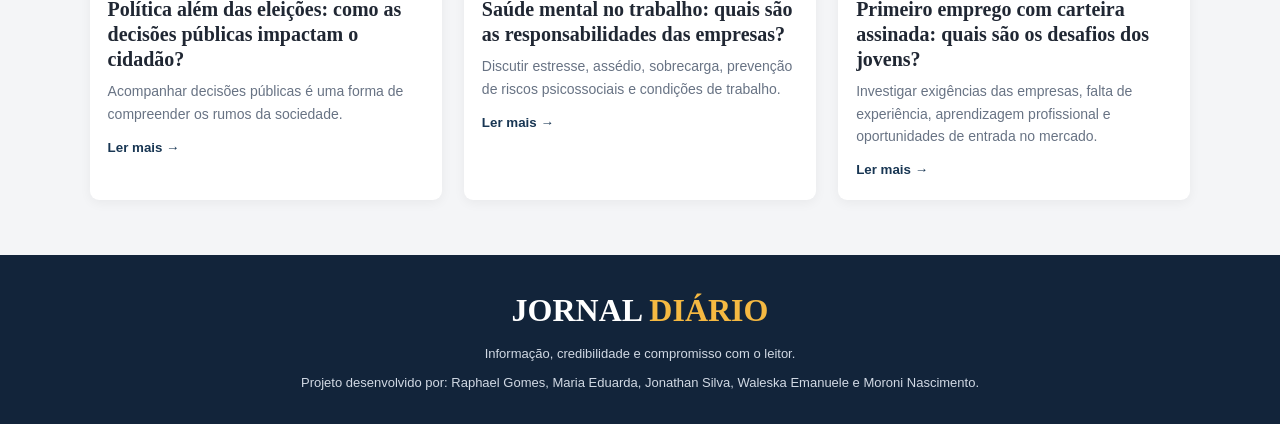
==== commit dd2af174: "ajeitando" ====
--- a/index.html
+++ b/index.html
@@ -23,6 +23,7 @@
         <a href="#noticias" data-categoria="Economia">Economia</a>
         <a href="#noticias" data-categoria="Tecnologia">Tecnologia</a>
         <a href="#noticias" data-categoria="Cultura">Cultura</a>
+        <a href="http://127.0.0.1:5500/index2.html#cronologia" data-categoria="Política">Cronologia</a>
     </nav>
 
     <main class="container">
--- a/CSS/style.css
+++ b/CSS/style.css
@@ -92,7 +92,7 @@
     button:hover {
       background: #d99512;
       width: 60px;
-      font-size: medium;
+      font-size: large;
     }
 
     .manchete {
